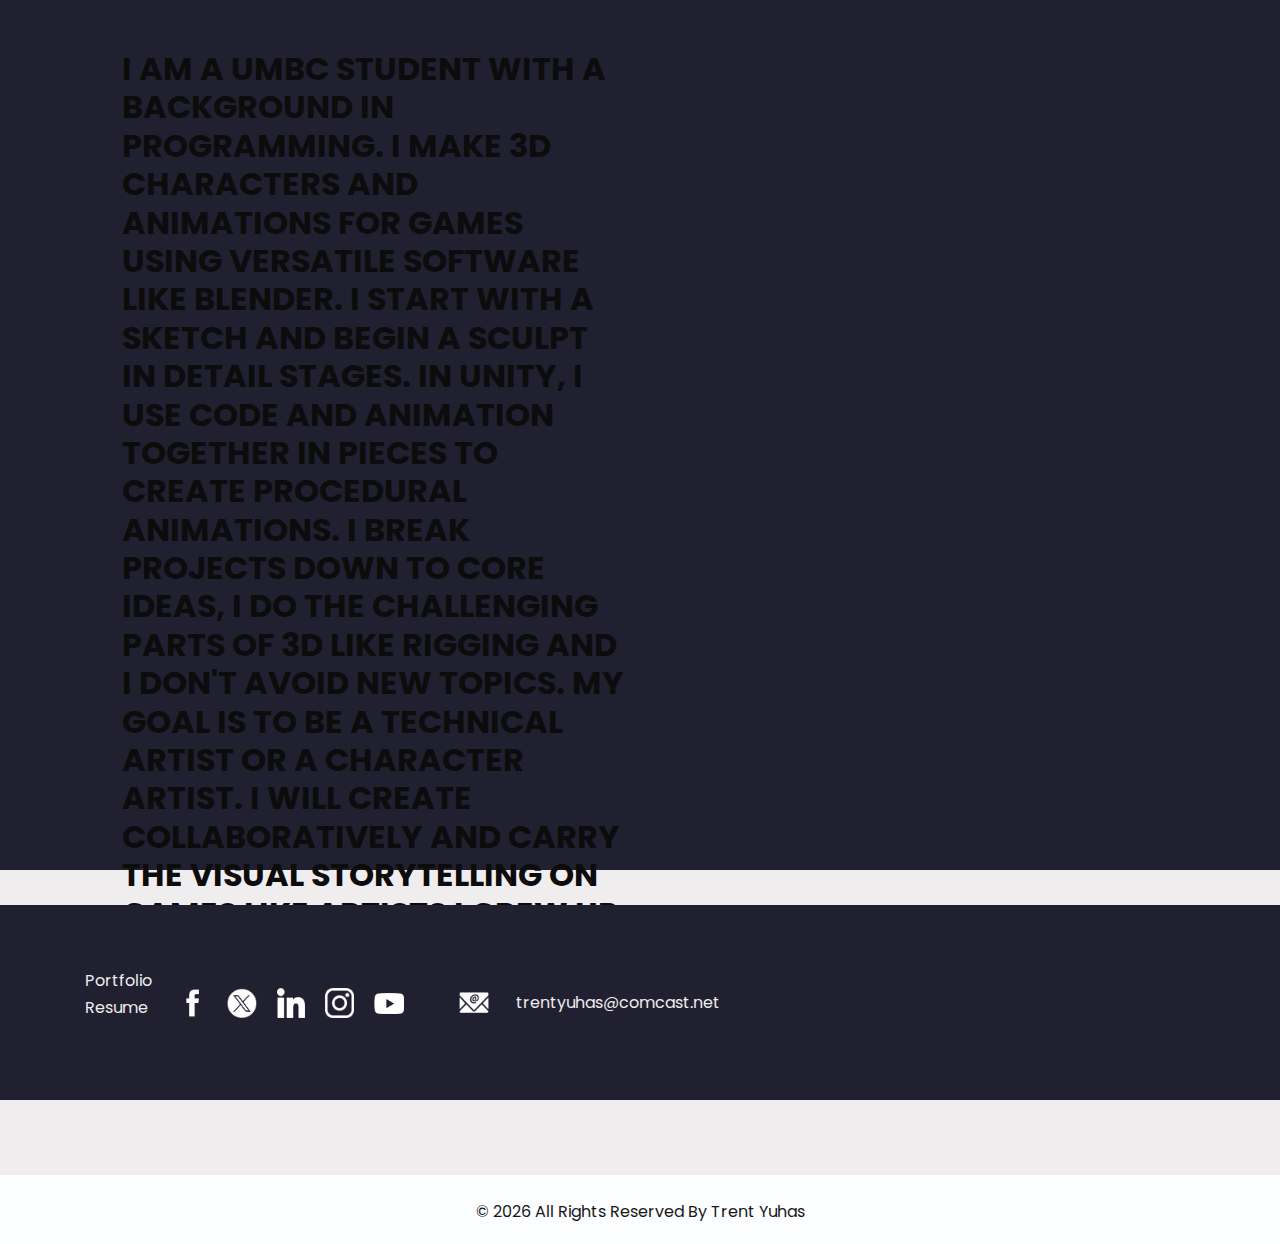
==== index.html @ d55a3151 "Update index.html" ====
<!DOCTYPE html>
<html>

<head>
  <!-- Basic -->
  <meta charset="utf-8" />
  <meta http-equiv="X-UA-Compatible" content="IE=edge" />
  <!-- Mobile Metas -->
  <meta name="viewport" content="width=device-width, initial-scale=1, shrink-to-fit=no" />
  <!-- Site Metas -->
  <meta name="keywords" content="" />
  <meta name="description" content="" />
  <meta name="author" content="" />

  <title>Home Trent Yuhas</title>
  <link rel="icon" href="images/favicon.png">
  <!-- bootstrap core css -->
  <link rel="stylesheet" type="text/css" href="css/bootstrap.css" />

  <link href="https://fonts.googleapis.com/css?family=Poppins:400,700&display=swap" rel="stylesheet">
  <!-- Custom styles for this template -->
  <link href="css/style.css" rel="stylesheet" />
  <!-- responsive style -->
  <link href="css/responsive.css" rel="stylesheet" />
</head>

<body>
  <div class="hero_area">

    <!-- header section starts -->
    <header class="header_section">
      <div class="container-fluid">
        <nav class="navbar navbar-expand-lg custom_nav-container">
          <a class="navbar-brand" href="index.html">
            <img src="images/logo.png" alt="" />
          </a>
          <ul class="navbar-nav  ">
            <li class="nav-item">
              <a class="nav-link" href="about.html"> Portfolio</a>
            </li>
            <li class="nav-item">
              <a class="nav-link" href="work.html">Resume </a>
            </li>
          </ul>
          <button class="navbar-toggler" type="button" data-toggle="collapse" data-target="#navbarSupportedContent" aria-controls="navbarSupportedContent" aria-expanded="false" aria-label="Toggle navigation">
            <span class="navbar-toggler-icon"></span>
          </button>


        </nav>
      </div>
    </header>
    <!-- end header section -->
    <!-- slider section --><!--
    <section class="slider_section ">
      <div class="carousel_btn-container">
        <a class="carousel-control-prev" href="#carouselExampleIndicators" role="button" data-slide="prev">
          <span class="sr-only">Previous</span>
        </a>
        <a class="carousel-control-next" href="#carouselExampleIndicators" role="button" data-slide="next">
          <span class="sr-only">Next</span>
        </a>
      </div>
      <div id="carouselExampleIndicators" class="carousel slide" data-ride="carousel">
        <ol class="carousel-indicators">
          <li data-target="#carouselExampleIndicators" data-slide-to="0" class="active">1</li>
          <li data-target="#carouselExampleIndicators" data-slide-to="1">2</li>
          <li data-target="#carouselExampleIndicators" data-slide-to="2">3</li>
        </ol>
        <div class="carousel-inner">
          <div class="carousel-item active">
            <div class="container-fluid">
                <div class="img-container">
                  <div class="img-box">
                    <a href="" draggable="false">
                      <img id="img1" onmouseover="highlightImage('img1')" onmouseleave="removeHighlight('img1')" src="images/slider1.png" alt="" width="100%" height="100%" draggable="false">
                      </a>
                      <a href="" draggable="false">
                        <img id="img2" onmouseover="highlightImage('img2')" onmouseleave="removeHighlight('img2')" src="images/slider1.png" alt="" width="100%" height="100%" draggable="false">
                        </a>
                        <a href="" draggable="false">
                          <img id="img3" onmouseover="highlightImage('img3')" onmouseleave="removeHighlight('img3')" src="images/slider1.png" alt="" width="100%" height="100%" draggable="false">
                          </a>
                </div>
              </div>
            </div>
          </div>
          <div class="carousel-item ">
            <div class="container-fluid">
              <div class="img-container">
                <div class="img-box">
                  <a href="" draggable="false">
                    <img id="img4" onmouseover="highlightImage('img4')" onmouseleave="removeHighlight('img4')" src="images/slider2.png" alt="" width="100%" height="100%" draggable="false">
                    </a>
                    <a href="" draggable="false">
                      <img id="img5" onmouseover="highlightImage('img5')" onmouseleave="removeHighlight('img5')" src="images/slider2.png" alt="" width="100%" height="100%" draggable="false">
                      </a>
                      <a href="" draggable="false">
                        <img id="img6" onmouseover="highlightImage('img6')" onmouseleave="removeHighlight('img6')" src="images/slider2.png" alt="" width="100%" height="100%" draggable="false">
                        </a>
              </div>
            </div>
            </div>
          </div>
          <div class="carousel-item ">
            <div class="container-fluid">
              <div class="img-container">
                <div class="img-box">
                  <a href="" draggable="false">
                    <img id="img7" onmouseover="highlightImage('img7')" onmouseleave="removeHighlight('img7')" src="images/slider3.png" alt="" width="100%" height="100%" draggable="false">
                    </a>
                    <a href="" draggable="false">
                      <img id="img8" onmouseover="highlightImage('img8')" onmouseleave="removeHighlight('img8')" src="images/slider3.png" alt="" width="100%" height="100%" draggable="false">
                      </a>
                      <a href="" draggable="false">
                        <img id="img9" onmouseover="highlightImage('img9')" onmouseleave="removeHighlight('img9')" src="images/slider3.png" alt="" width="100%" height="100%" draggable="false">
                        </a>
              </div>
            </div>
            </div>
          </div>
        </div>

      </div>

    </section>
    <!-- end slider section -->


  <!-- experience section -->

        

 <section class="freelance_section layout_padding">
    <div id="accordion">
      <div class="container-fluid">
        <div class="row">
          <div class="col-md-5 offset-md-1">
            <div class="detail-box">
              <div class="heading_container">
                <h2>
                  I am a UMBC student with a background in programming. I make 3D characters and animations for games using versatile software like Blender. 
    I start with a sketch and begin a sculpt in detail stages. In Unity, I use code and animation together in pieces to create procedural animations. 
    I break projects down to core ideas, I do the challenging parts of 3D like rigging and I don't avoid new topics. My goal is to be a technical artist or a character artist. 
    I will create collaboratively and carry the visual storytelling on games like artists I grew up with.
                </h2>
              </div>
              <div class="tab_container">
            <br>
                  </div> <!--
                  <div class="detail-box">
                    <h5>
                      Experience
                    </h5>
                    <h3>
					June 2017 - January 2021 
					<br>
                    
					

                    </h3>
                  </div>
                  -->
                </div>
                <div class="t-link-box collapsed" data-toggle="collapse" data-target="#collapseTwo" aria-expanded="false" aria-controls="collapseTwo">
              <br>
                  </div>
                  <div class="detail-box">


                  </div>
                </div>
                <div class="t-link-box collapsed" data-toggle="collapse" data-target="#collapseThree" aria-expanded="false" aria-controls="collapseThree">
            <br>
                  </div>
                  <div class="detail-box">
  

                  </div>
                </div>
        
                </div>
              </div>
            </div>
          </div>
        
              </div>
            </div>
          </div>
        </div>
      </div>
    </div>
  </section>
  <!-- end experience section -->

  <!-- category section -->


  <!-- end category section -->


  <!-- info section -->

  <section class="info_section ">

    <div class="container">
      <div class="info_top">
        <div class="info_main">

          <div class="col-md-3 col-lg-2">
            <div class="info_link-box">

              <ul>
                <li class="">
                  <a class="" href="about.html"> Portfolio </a>
                </li>
                <li class="">
                  <a class="" href="work.html"> Resume </a>
                </li>
              </ul>
            </div>
          </div>
        </div>
        <div class="social_box">
          <a href="https://www.facebook.com/profile.php?id=61556850310261">
            <img src="images/fb.png" alt="">
          </a>
          <a href="https://twitter.com/trent_yuhas">
            <img src="images/twitter.png" alt="">
          </a>
          <a href="https://www.linkedin.com/in/trent-yuhas-5362672a8/">
            <img src="images/linkedin.png" alt="">
          </a>
          <a href="https://www.instagram.com/trent.yuhas/">
            <img src="images/instagram.png" alt="">
          </a>
          <a href="https://www.youtube.com/channel/UCO6MIQw46xmoHC70qOvFnGQ">
            <img src="images/youtube.png" alt="">
          </a>
        </div>


        <div class="row">
          <div class="col-lg-9 col-md-10 mx-auto">
            <div class="info_contact layout_padding2">
              <div class="row">
              
                <div class="col-md-4">
                  <a href="" class="link-box">
                    <div class="img-box">
                      <img src="images/mail.png" alt="">
                    </div>
                    <div class="detail-box">
                        trentyuhas@comcast.net
                    </div>
                  </a>
                </div>
                <div class="col-md-5">
                  <a href="" class="link-box">
                    <!--
                    <div class="img-box">
                      <img src="images/call.png" alt="">
                    </div>
                    <div class="detail-box">
                      <h6>
                        Call +1
                      </h6>
                    </div>-->
                  </a>
                </div>
              </div>
            </div>
          </div>
        </div>
      </div>
    </div>
  </div>
</section>

  <!-- end info section -->

  <!-- footer section -->
  <footer class="container-fluid footer_section ">
    <div class="container">
      <p>
        &copy; <span id="displayDate"></span> All Rights Reserved By
        <a href="">Trent Yuhas</a>
      </p>
    </div>
  </footer>
  <!-- end  footer section -->


  <script src="js/jquery-3.4.1.min.js"></script>
  <script src="js/bootstrap.js"></script>
  <script src="js/custom.js"></script>


</body>
</body>

</html>
---- css/style.css ----
body {
  font-family: 'Poppins', sans-serif;
  color: #0c0c0c;
  background-color: #F0EDEE;
}

.layout_padding {
  padding-top: 50px;
  padding-bottom: 50px;
}

.layout_padding2 {
  padding: 45px 0;
}

.layout_padding2-top {
  padding-top: 45px;
  padding-bottom: 45px;
}

.layout_padding2-bottom {
  padding-bottom: 45px;
}

.layout_padding-top {
  padding-top: 90px;
}

.layout_padding-bottom {
  padding-bottom: 90px;
}

.heading_container {
  display: -webkit-box;
  display: -ms-flexbox;
  display: flex;
}

.heading_container h2 {
  font-weight: bold;
  text-transform: uppercase;
}

/*header section*/
.hero_area {
  height: calc(100vh - 30px);
  background: -webkit-gradient(linear, left top, right top, color-stop(55%, #202030), color-stop(55%, #39304A));
  background: linear-gradient(to right, #202030 55%, #202030 55%);
  display: -webkit-box;
  display: -ms-flexbox;
  display: flex;
  -webkit-box-orient: vertical;
  -webkit-box-direction: normal;
      -ms-flex-direction: column;
          flex-direction: column;
  position: relative;
}

.sub_page .hero_area {
  height: auto;
  background: none;
  background-color: #202030;
}

.hero_area.sub_pages {
  height: auto;
}

.header_section {
  overflow-x: hidden;
}

.header_section .container-fluid {
  padding-right: 25px;
  padding-left: 25px;
}

.header_section .nav_container {
  margin: 0 auto;
}

.header_section .user_option {
  display: -webkit-box;
  display: -ms-flexbox;
  display: flex;
  -webkit-box-align: center;
      -ms-flex-align: center;
          align-items: center;
}

.header_section .user_option a {
  display: -webkit-box;
  display: -ms-flexbox;
  display: flex;
  color: #F0EDEE;
  -webkit-box-align: center;
      -ms-flex-align: center;
          align-items: center;
}

.header_section .user_option a img {
  min-width: 20px;
  height: 20px;
  margin-right: 5px;
}

.custom_nav-container.navbar-expand-lg .navbar-nav .nav-item .nav-link {
  padding: 10px 15px;
  color: #F0EDEE;
  text-align: center;
}

a,
a:hover,
a:focus {
  text-decoration: none;
}

a:hover,
a:focus {
  color: initial;
}

.btn,
.btn:focus {
  outline: none !important;
  -webkit-box-shadow: none;
          box-shadow: none;
}

.custom_nav-container .nav_search-btn {
  background-image: url(../images/search-icon.png);
  background-size: 17px;
  background-repeat: no-repeat;
  background-position-y: 7px;
  width: 35px;
  height: 35px;
  padding: 0;
  border: none;
}

.custom_nav-container form {
  padding-top: 7px;
}

.navbar-brand {
  margin-right: 5%;
  display: -webkit-box;
  display: -ms-flexbox;
  display: flex;
  -webkit-box-align: center;
      -ms-flex-align: center;
          align-items: center;
}

.navbar-brand img {
  width: 50px;
  height: 50px;
  
  margin-right: 5px;
}

.navbar-brand span {
  font-weight: bold;
  color: #F0EDEE;
  font-size: 24px;
}

.custom_nav-container {
  z-index: 99999;
  padding: 0;
  height: 100px;
}

.custom_nav-container .navbar-toggler {
  outline: none;
}

.custom_nav-container .navbar-toggler .navbar-toggler-icon {
  background-image: url(../images/.png);
  background-size: 30px;
  width: 32px;
  height: 32px;
}

.lg_toggl-btn {
  background-color: transparent;
  border: none;
  outline: none;
  width: 56px;
  height: 40px;
  cursor: pointer;
}

.lg_toggl-btn:focus {
  outline: none;
}

.login_btn-container {
  padding-top: 30px;
}

.login_btn-container a {
  color: #39304A;
  text-transform: uppercase;
}

/*end header section*/
/* slider section */
.slider_section {
  -webkit-box-flex: 1;
      -ms-flex: 1;
          flex: 1;
  display: -webkit-box;
  display: -ms-flexbox;
  display: flex;
  -webkit-box-align: center;
      -ms-flex-align: center;
          align-items: center;
  position: relative;
}

.slider_section .row {
  -webkit-box-align: center;
      -ms-flex-align: center;
          align-items: center;
}

.slider_section .row > div {
  position: unset;
}

.slider_section .detail-box h1 {
  color: #F0EDEE;
  font-weight: bold;
  text-transform: uppercase;
}

.slider_section .detail-box h2 {
  color: #F0EDEE;
  font-weight: normal;
  text-transform: none;
}

.slider_section .detail-box p {
  color: #F0EDEE;
  margin-top: 15px;
}

.slider_section .detail-box .btn-box {
  display: -webkit-box;
  display: -ms-flexbox;
  display: flex;
  -ms-flex-wrap: wrap;
      flex-wrap: wrap;
  margin: 45px -5px 0 -5px;
}

.slider_section .detail-box .btn-box a {
  text-align: center;
  width: 165px;
  font-size: 15px;
  margin: 5px;
}

.slider_section .detail-box .btn-box .btn-1 {
  display: inline-block;
  padding: 10px 0;
  background-color: #ff4f5a;
  color: #F0EDEE;
  -webkit-transition: all 0.3s;
  transition: all 0.3s;
  border: 1px solid transparent;
  border-radius: 0;
}

.slider_section .detail-box .btn-box .btn-1:hover {
  background-color: transparent;
  border-color: #817795;
  color: #817795;
}

.slider_section .detail-box .btn-box .btn-2 {
  display: inline-block;
  padding: 10px 0;
  background-color: #F0EDEE;
  color: #252525;
  -webkit-transition: all 0.3s;
  transition: all 0.3s;
  border: 1px solid transparent;
  border-radius: 0;
}

.slider_section .detail-box .btn-box .btn-2:hover {
  background-color: transparent;
  border-color: #F0EDEE;
  color: #F0EDEE;
}

.slider_section .img-container .img-box img {
  width: 33%;
}

.slider_section #carouselExampleIndicators {
  position: unset;
  width: 100%;
}

.slider_section .carousel_btn-container {
  width: 120px;
  position: absolute;
  bottom: 0;
  display: -webkit-box;
  display: -ms-flexbox;
  display: flex;
  -webkit-box-pack: justify;
      -ms-flex-pack: justify;
          justify-content: space-between;
  left: 8.5%;
  z-index: 999;
  -webkit-transform: translateY(50%);
          transform: translateY(50%);
}

.slider_section .carousel_btn-container .carousel-control-prev,
.slider_section .carousel_btn-container .carousel-control-next {
  position: relative;
  width: 55px;
  height: 55px;
  border: none;
  border-radius: 100%;
  opacity: 1;
  background-repeat: no-repeat;
  background-size: 14px;
  background-position: center;
  background-color: #313149;
  margin: 2px;
}

.slider_section .carousel_btn-container .carousel-control-prev:hover,
.slider_section .carousel_btn-container .carousel-control-next:hover {
  background-color: #817795 ;
}

.slider_section .carousel_btn-container .carousel-control-prev {
  background-image: url(../images/prev.png);
}

.slider_section .carousel_btn-container .carousel-control-next {
  background-image: url(../images/next.png);
}

.slider_section ol.carousel-indicators {
  margin: 0;
  width: 75px;
  bottom: 45px;
  left: initial;
  right: 25px;
}

.slider_section ol.carousel-indicators li {
  border-radius: 100%;
  text-indent: 0px;
  text-align: center;
  line-height: 55px;
  color: #F0EDEE;
  background-color: transparent;
  opacity: 1;
  display: none;
}

.slider_section ol.carousel-indicators li.active {
  display: block;
}

.experience_section .row {
  -webkit-box-align: center;
      -ms-flex-align: center;
          align-items: center;
}

.experience_section .detail-box p {
  margin-top: 20px;
}

.experience_section .detail-box .btn-box {
  display: -webkit-box;
  display: -ms-flexbox;
  display: flex;
  -ms-flex-wrap: wrap;
      flex-wrap: wrap;
  margin: 45px -5px 0 -5px;
}

.experience_section .detail-box .btn-box a {
  text-align: center;
  width: 165px;
  font-size: 15px;
  margin: 5px;
}

.experience_section .detail-box .btn-box .btn-1 {
  display: inline-block;
  padding: 10px 0;
  background-color: #ff4f5a;
  color: #F0EDEE;
  -webkit-transition: all 0.3s;
  transition: all 0.3s;
  border: 1px solid transparent;
  border-radius: 0;
}

.experience_section .detail-box .btn-box .btn-1:hover {
  background-color: transparent;
  border-color: #ff4f5a;
  color: #ff4f5a;
}

.experience_section .detail-box .btn-box .btn-2 {
  display: inline-block;
  padding: 10px 0;
  background-color: #202030;
  color: #F0EDEE;
  -webkit-transition: all 0.3s;
  transition: all 0.3s;
  border: 1px solid transparent;
  border-radius: 0;
}

.experience_section .detail-box .btn-box .btn-2:hover {
  background-color: transparent;
  border-color: #202030;
  color: #202030;
}

.experience_section .img-box img {
  width: 100%;
}

.category_section {
  background-color: #39304A;
  color: #F0EDEE;
  text-align: center;
}

.category_section .heading_container {
  
  -webkit-box-pack: center;
      -ms-flex-pack: center;
          justify-content: center;
}

.category_section .heading_container h2 {
  border-bottom: 1px solid #F0EDEE;
}

.category_section .category_container {
  display: -webkit-box;
  display: -ms-flexbox;
  display: flex;
  -ms-flex-wrap: nowrap;
      flex-wrap: nowrap;
  -webkit-box-pack: justify;
      -ms-flex-pack: justify;
          justify-content: space-evenly;
  margin-top: 5px;
}

.category_section .category_container .box {
  width: 25%;
  display: -webkit-box;
  display: -ms-flexbox;
  display: flex;
  -webkit-box-orient: vertical;
  -webkit-box-direction: normal;
      -ms-flex-direction: column;
          flex-direction: column;
  -webkit-box-align: center;
      -ms-flex-align: center;
          align-items: center;
  margin: 0px 0;

}

.category_section .category_container .box .img-box {
  padding: 2%;
  
  width: auto;
  height: auto;
  margin: 0px 0;
  display: -webkit-box;
  display: -ms-flexbox;
  display: flex;
  -webkit-box-pack: center;
      -ms-flex-pack: center;
          justify-content: center;
  -webkit-box-align: center;
      -ms-flex-align: center;
          align-items: normal;
}

.about_section {
  text-align: center;
}

.about_section .img-box img {
  width: 100%;
}

.about_section .detail-box h2 {
  font-weight: bold;
  text-transform: uppercase;
}

.about_section .detail-box p {
  margin-top: 15px;
}

.about_section .detail-box a {
  display: inline-block;
  padding: 10px 45px;
  background-color: #ff4f5a;
  color: #F0EDEE;
  -webkit-transition: all 0.3s;
  transition: all 0.3s;
  border: 1px solid transparent;
  border-radius: 0;
  margin-top: 25px;
}

.about_section .detail-box a:hover {
  background-color: transparent;
  border-color: #ff4f5a;
  color: #ff4f5a;
}

.freelance_section .row {
  -webkit-box-align: center;
      -ms-flex-align: center;
          align-items: center;
}

.freelance_section .tab_container .t-link-box {
  margin: 25px 0;
  display: -webkit-box;
  display: -ms-flexbox;
  display: flex;
  -webkit-box-align: center;
      -ms-flex-align: center;
          align-items: center;
  cursor: pointer;
}

.freelance_section .tab_container .t-link-box .img-box {
  width: 90px;
  height: 90px;
  min-width: 90px;
  min-height: 90px;
  display: -webkit-box;
  display: -ms-flexbox;
  display: flex;
  -webkit-box-pack: center;
      -ms-flex-pack: center;
          justify-content: center;
  -webkit-box-align: center;
      -ms-flex-align: center;
          align-items: center;
  background-color: #202030;
  border-radius: 100%;
  margin-right: 35px;
}

.freelance_section .tab_container .t-link-box .img-box img {
  width: auto;
  height: auto;
  max-width: 45px;
  max-height: 45px;
}

.freelance_section .tab_container .t-link-box .detail-box h5 {
  font-weight: bold;
  color: #ff4f5a;
}

.freelance_section .tab_container .t-link-box .detail-box h3 {
  font-weight: bold;
  color: #252525;
}

.freelance_section .tab_container .t-link-box[aria-expanded="true"] .img-box, .freelance_section .tab_container .t-link-box:hover .img-box {
  background-color: #39304A;
}

.freelance_section .img-box img {
  width: 100%;
}

.client_section .heading_container {
  -webkit-box-pack: center;
      -ms-flex-pack: center;
          justify-content: center;
  margin-bottom: 25px;
}

.client_section .detail-box {
  text-align: center;
  margin: 25px 35px;
  padding: 45px 65px 35px 65px;
  -webkit-box-shadow: 0px 0px 20px 0 rgba(0, 0, 0, 0.2);
          box-shadow: 0px 0px 20px 0 rgba(0, 0, 0, 0.2);
}

.client_section .detail-box h4 {
  font-weight: bold;
}

.client_section .detail-box p {
  margin-top: 15px;
  margin-bottom: 25px;
}

.client_section .carousel-control-prev,
.client_section .carousel-control-next {
  top: 50%;
  width: 65px;
  height: 65px;
  border: none;
  border-radius: 100%;
  opacity: 1;
  background-repeat: no-repeat;
  background-size: 10px;
  background-position: center;
  background-color: #202030;
  margin: 2px;
  -webkit-transform: translateY(-50%);
          transform: translateY(-50%);
}

.client_section .carousel-control-prev {
  background-image: url(../images/prev-angle.png);
}

.client_section .carousel-control-next {
  background-image: url(../images/next-angle.png);
}

/* info section */
.info_section {
  position: relative;
  background-color: #202030;
  color: #F0EDEE;
}

.info_section .heading_container {
  margin-bottom: 45px;
}

.info_section h5 {
  text-transform: uppercase;
  font-weight: bold;
  margin-bottom: 20px;
}

.info_section .info_top {
  display: -webkit-box;
  display: -ms-flexbox;
  display: flex;
  width: 300px;
  -webkit-box-align: center;
      -ms-flex-align: center;
          align-items: center;
  -webkit-box-pack: justify;
      -ms-flex-pack: justify;
          justify-content: space-between;
  margin-top: 35px;
  margin-bottom: 75px;
}

.info_section .info_top .info_logo {
  display: -webkit-box;
  display: -ms-flexbox;
  display: flex;
}

.info_section .info_top .info_logo img {
  width: 65px;
}

.info_section .info_top .info_logo span {
  color: #F0EDEE;
  font-weight: bold;
  font-size: 32px;
}

.info_section .info_top .social_box {
  display: -webkit-box;
  display: -ms-flexbox;
  display: flex;
  -webkit-box-align: center;
      -ms-flex-align: center;
          align-items: center;
}

.info_section .info_top .social_box a {
  margin: 0 10px;
}

.info_section .info_top .social_box a img {
  width: auto;
  height: auto;
  max-width: 30px;
  max-height: 30px;
}

.info_section a {
  text-transform: none;
}

.info_section ul {
  padding: 0;
}

.info_section ul li {
  list-style-type: none;
  margin: 3px 0;
}

.info_section ul li a {
  color: #F0EDEE;
}

.info_section .info_link-box {
  display: -webkit-box;
  display: -ms-flexbox;
  display: flex;
  -webkit-box-orient: vertical;

  -webkit-box-direction: normal;
      -ms-flex-direction: column;
          flex-direction: column;
}

.info_section .info_form form input {
  outline: none;
  width: 100%;
  padding: 7px 10px;
}

.info_section .info_form form button {
  display: inline-block;
  padding: 8px 40px;
  background-color: #ff4f5a;
  color: #F0EDEE;
  -webkit-transition: all 0.3s;
  transition: all 0.3s;
  border: 1px solid transparent;
  border-radius: 0;
  border: 1.5px solid #F0EDEE;
  margin-top: 15px;
  text-transform: uppercase;
  font-size: 15px;
}

.info_section .info_form form button:hover {
  background-color: transparent;
  border-color: #ff4f5a;
  color: #ff4f5a;
}

.info_section .info_contact .link-box {
  display: -webkit-box;
  display: -ms-flexbox;
  display: flex;
  -webkit-box-align: center;
      -ms-flex-align: center;
          align-items: center;
  margin: 30px 0;
  color: #F0EDEE;
}

.info_section .info_contact .link-box .img-box {
  display: -webkit-box;
  display: -ms-flexbox;
  display: flex;
  -webkit-box-pack: center;
      -ms-flex-pack: center;
          justify-content: center;
  -webkit-box-align: center;
      -ms-flex-align: center;
          align-items: center;
  min-width: 45px;
  min-height: 45px;
  margin-right: 20px;
}

.info_section .info_contact .link-box .img-box img {
  width: auto;
  height: auto;
  max-width: 30px;
  max-height: 30px;
}

/* end info section */
/* footer section*/
.footer_section {
  display: -webkit-box;
  display: -ms-flexbox;
  display: flex;
  -webkit-box-orient: vertical;
  -webkit-box-direction: normal;
      -ms-flex-direction: column;
          flex-direction: column;
  -webkit-box-pack: center;
      -ms-flex-pack: center;
          justify-content: center;
  background-color: #fdfeff;
}

.footer_section p {
  color: #171717;
  margin: 0;
  padding: 25px 0 20px 0;
  margin: 0 auto;
  text-align: center;
}

.footer_section a {
  color: #171717;
}

/* end footer section*/
#navbarSupportedContent {
  -webkit-transform: translateX(100vw);
          transform: translateX(100vw);
  opacity: 0;
  -webkit-transition: all 0.3s ease-in;
  transition: all 0.3s ease-in;
  -webkit-box-pack: justify;
      -ms-flex-pack: justify;
          justify-content: space-between;
  -webkit-box-align: center;
      -ms-flex-align: center;
          align-items: center;
}

#navbarSupportedContent.lg_nav-toggle {
  -webkit-transform: translateX(0);
          transform: translateX(0);
  opacity: 1;
}

.custom_menu-btn button {
  margin-top: 12px;
  outline: none;
  border: none;
  background-color: transparent;
}

.custom_menu-btn button span {
  display: block;
  width: 34px;
  height: 4px;
  background-color: #fff;
  margin: 7px 0;
  -webkit-transition: all 0.3s;
  transition: all 0.3s;
  border-radius: 10px;
}

.custom_menu-btn .s-2 {
  -webkit-transition: all 0.1s;
  transition: all 0.1s;
  width: 17px;
  margin-left: auto;
}

.menu_btn-style button .s-1 {
  -webkit-transform: rotate(45deg) translate(8px, 8px);
          transform: rotate(45deg) translate(8px, 8px);
}

.menu_btn-style button .s-2 {
  -webkit-transform: translateX(100px);
          transform: translateX(100px);
}

.menu_btn-style button .s-3 {
  -webkit-transform: rotate(-45deg) translate(8px, -8px);
          transform: rotate(-45deg) translate(8px, -8px);
}
/*# sourceMappingURL=style.css.map */
---- css/responsive.css ----
@media (max-width: 1120px) {}

@media (max-width: 992px) {
  .hero_area {
    height: auto;
  }

  #navbarSupportedContent {
    opacity: 1;
    transform: none;
    margin-top: 15px;
  }


  .navbar-toggler {
    padding: 0.25rem 0;
  }


  .header_section .user_option {
    display: none;
  }

  .custom_menu-btn {
    display: none;
  }

  .navbar-nav {
    align-items: center;
  }

  .custom_nav-container .navbar-toggler {
    margin-left: auto;
  }

  .custom_nav-container {
    padding: 15px 0;
    height: auto;
  }

  .slider_section {
    padding-top: 45px;
    padding-bottom: 120px;
  }

  .info_section .info_contact .link-box .img-box {
    margin-right: 8px;
  }

}

@media (max-width: 767px) {
  .hero_area {
    background: none;
    background-color: #1a2e35;
    /* background: linear-gradient(to bottom, #1a2e35 40%, #1cbbb4 40%); */
  }

  .slider_section {
    text-align: center;
    padding-bottom: 0;
  }

  .slider_section .detail-box {
    margin-bottom: 75px;
  }

  .slider_section .detail-box .btn-box {
    justify-content: center;
  }


  .img-container {
    padding: 0;
  }

  .slider_section .img-container .img-box {

    padding: 45px 0;
    background-color: #1cbbb4;
  }

  .experience_section .img-box {

    margin-bottom: 45px;

  }

  .category_section .category_container .box {
    flex-basis: 34%;
  }

  .client_section .detail-box {
    margin: 25px;
    padding: 45px 25px 35px 25px;
  }

  .client_section .carousel-control-prev,
  .client_section .carousel-control-next {
    top: 92%;
  }

  .info_section .info_top {

    flex-direction: column;

  }

  .info_section .info_top .social_box {
    margin-top: 35px;
  }

  .info_section .row>div {

    display: flex;
    flex-direction: column;
    align-items: center;
    text-align: center;
    margin-bottom: 25px;

  }

  .info_section .info_contact .link-box {
    margin: 0;
  }



}

@media (max-width: 576px) {
  .category_section .category_container {
    justify-content: center;
  }

  .category_section .category_container .box {
    flex-basis: 52%;
  }
}

@media (max-width: 480px) {}

@media (max-width: 420px) {
  .client_section .detail-box {
    margin: 25px 5px;
    box-shadow: 0px 0px 2px 0 rgba(0, 0, 0, 0.2);
  }

  .slider_section .carousel_btn-container {

    width: 100px;
  }

  .slider_section .carousel_btn-container .carousel-control-prev,
  .slider_section .carousel_btn-container .carousel-control-next {
    width: 45px;
    height: 45px;
    background-size: 12px;
  }

  .slider_section ol.carousel-indicators {
    right: 0;
  }

  .client_section .carousel-control-prev,
  .client_section .carousel-control-next {

    top: 95%;

  }


  .client_section .carousel-control-prev,
  .client_section .carousel-control-next {
    width: 50px;
    height: 50px;
    background-size: 8px;
  }

  .freelance_section .tab_container .t-link-box .detail-box h3 {
    font-size: 22px;
  }
}

@media (max-width: 360px) {}

@media (min-width: 1200px) {
  .container {
    max-width: 1170px;
  }
}
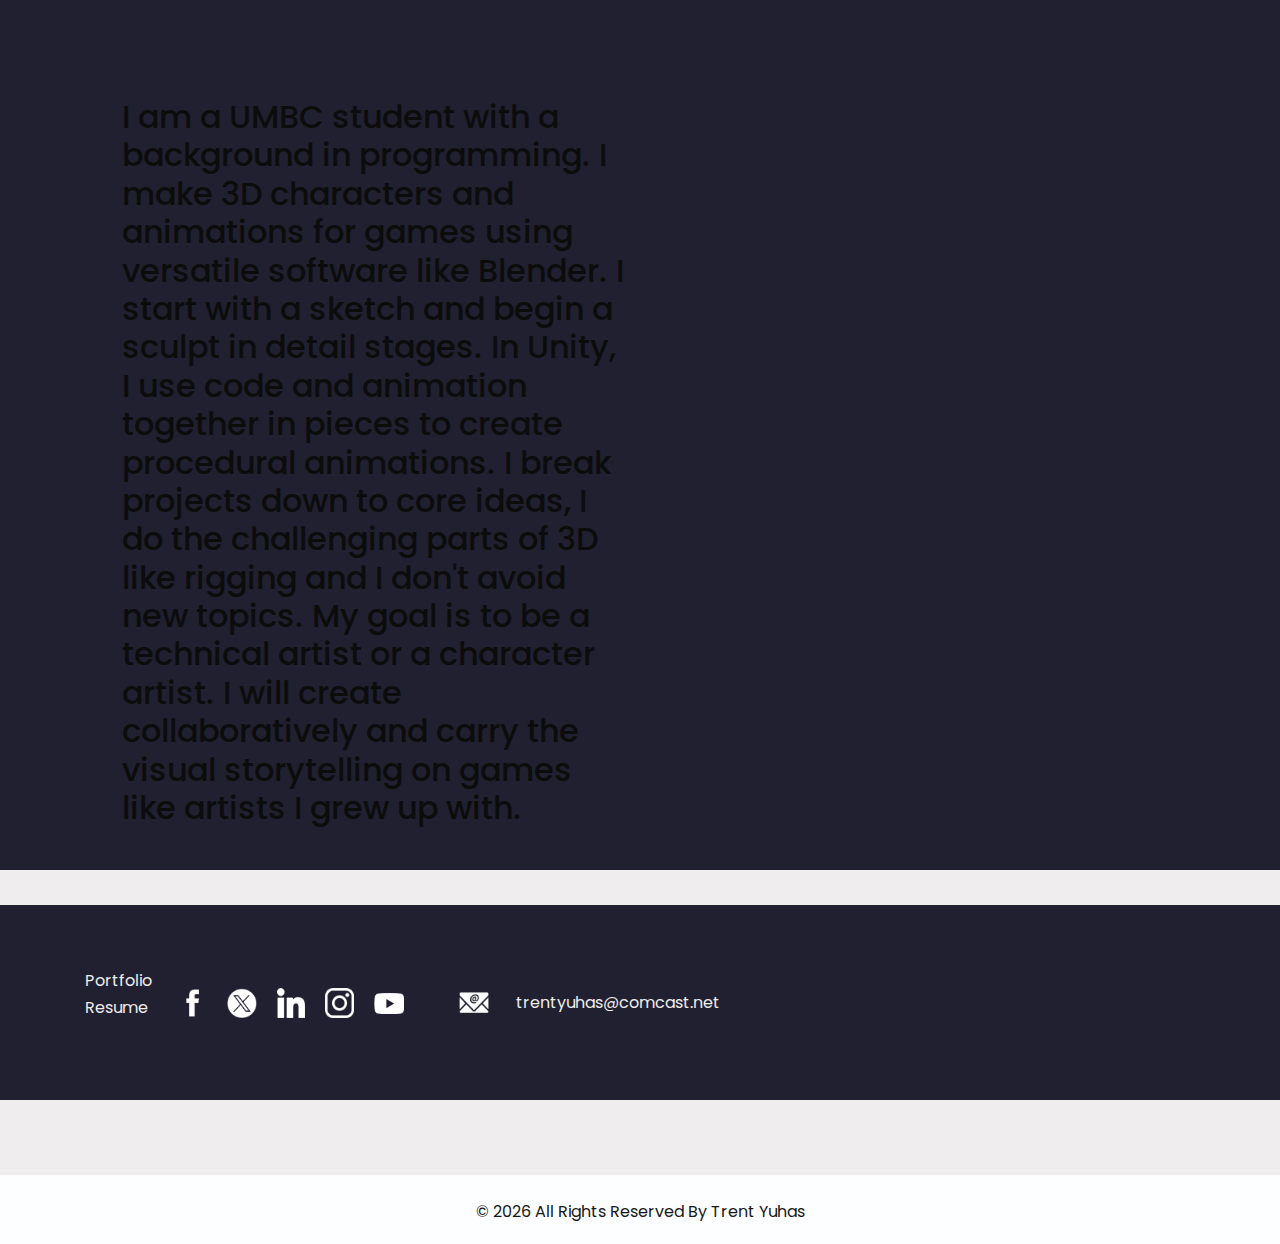
==== commit fe721315: "Update index.html" ====
--- a/index.html
+++ b/index.html
@@ -138,12 +138,7 @@
           <div class="col-md-5 offset-md-1">
             <div class="detail-box">
               <div class="heading_container">
-                <h2>
-                  I am a UMBC student with a background in programming. I make 3D characters and animations for games using versatile software like Blender. 
-    I start with a sketch and begin a sculpt in detail stages. In Unity, I use code and animation together in pieces to create procedural animations. 
-    I break projects down to core ideas, I do the challenging parts of 3D like rigging and I don't avoid new topics. My goal is to be a technical artist or a character artist. 
-    I will create collaboratively and carry the visual storytelling on games like artists I grew up with.
-                </h2>
+
               </div>
               <div class="tab_container">
             <br>
@@ -166,7 +161,12 @@
               <br>
                   </div>
                   <div class="detail-box">
-
+                <h2>
+                  I am a UMBC student with a background in programming. I make 3D characters and animations for games using versatile software like Blender. 
+    I start with a sketch and begin a sculpt in detail stages. In Unity, I use code and animation together in pieces to create procedural animations. 
+    I break projects down to core ideas, I do the challenging parts of 3D like rigging and I don't avoid new topics. My goal is to be a technical artist or a character artist. 
+    I will create collaboratively and carry the visual storytelling on games like artists I grew up with.
+                </h2>
 
                   </div>
                 </div>
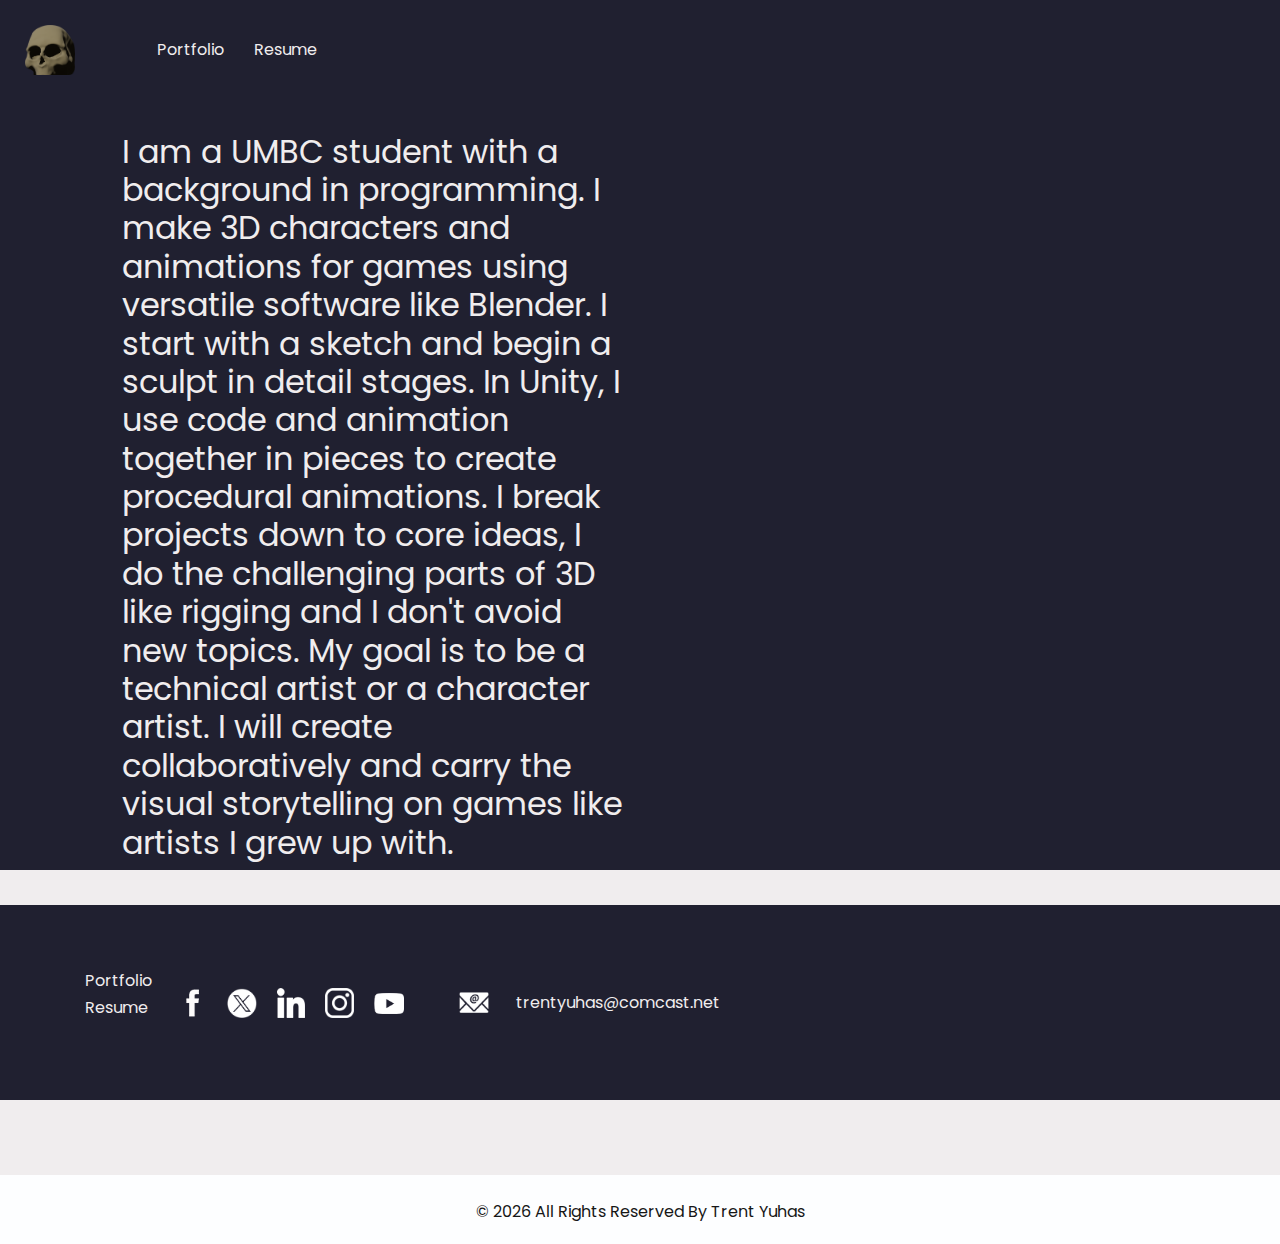
==== commit 9aa6b04e: "Update index.html" ====
--- a/index.html
+++ b/index.html
@@ -131,7 +131,7 @@
 
         
 
- <section class="freelance_section layout_padding">
+ <section class="slider_section">
     <div id="accordion">
       <div class="container-fluid">
         <div class="row">
@@ -161,7 +161,7 @@
               <br>
                   </div>
                   <div class="detail-box">
-                <h2>
+                <h2 color=white;>
                   I am a UMBC student with a background in programming. I make 3D characters and animations for games using versatile software like Blender. 
     I start with a sketch and begin a sculpt in detail stages. In Unity, I use code and animation together in pieces to create procedural animations. 
     I break projects down to core ideas, I do the challenging parts of 3D like rigging and I don't avoid new topics. My goal is to be a technical artist or a character artist. 
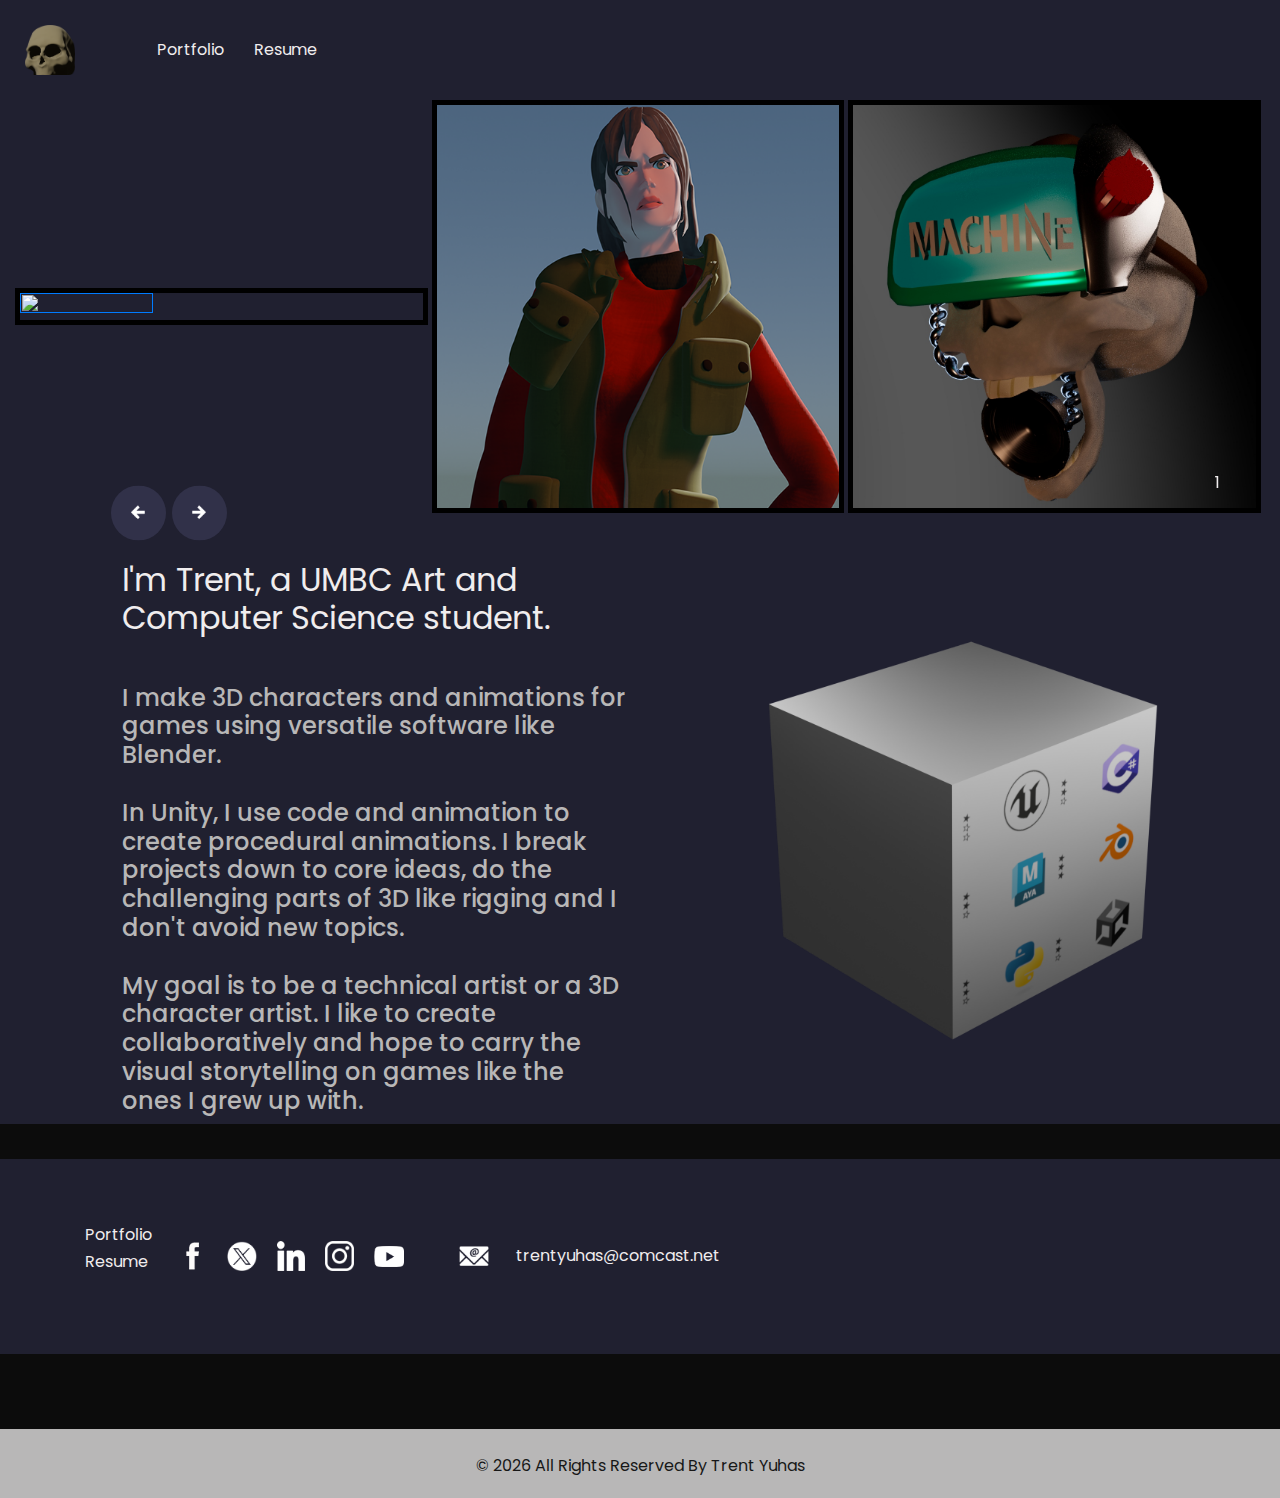
==== commit a9c0f256: "4/1/25" ====
--- a/index.html
+++ b/index.html
@@ -25,6 +25,7 @@
 </head>
 
 <body>
+  <body class="sub_page">
   <div class="hero_area">
 
     <!-- header section starts -->
@@ -51,21 +52,21 @@
       </div>
     </header>
     <!-- end header section -->
-    <!-- slider section --><!--
+    <!-- slider section -->
     <section class="slider_section ">
       <div class="carousel_btn-container">
-        <a class="carousel-control-prev" href="#carouselExampleIndicators" role="button" data-slide="prev">
+        <a class="carousel-control-prev" href="#carouselIndicators" role="button" data-slide="prev">
           <span class="sr-only">Previous</span>
         </a>
-        <a class="carousel-control-next" href="#carouselExampleIndicators" role="button" data-slide="next">
+        <a class="carousel-control-next" href="#carouselIndicators" role="button" data-slide="next">
           <span class="sr-only">Next</span>
         </a>
       </div>
-      <div id="carouselExampleIndicators" class="carousel slide" data-ride="carousel">
+      <div id="carouselIndicators" class="carousel slide" data-ride="carousel">
         <ol class="carousel-indicators">
-          <li data-target="#carouselExampleIndicators" data-slide-to="0" class="active">1</li>
-          <li data-target="#carouselExampleIndicators" data-slide-to="1">2</li>
-          <li data-target="#carouselExampleIndicators" data-slide-to="2">3</li>
+          <li data-target="#carouselIndicators" data-slide-to="0" class="active">1</li>
+          <li data-target="#carouselIndicators" data-slide-to="1">2</li>
+          <li data-target="#carouselIndicators" data-slide-to="2">3</li>
         </ol>
         <div class="carousel-inner">
           <div class="carousel-item active">
@@ -73,13 +74,13 @@
                 <div class="img-container">
                   <div class="img-box">
                     <a href="" draggable="false">
-                      <img id="img1" onmouseover="highlightImage('img1')" onmouseleave="removeHighlight('img1')" src="images/slider1.png" alt="" width="100%" height="100%" draggable="false">
+                      <img id="img1" onmouseover="highlightImage('img1')" onmouseleave="removeHighlight('img1')" src="images/portfolio/forest.png" alt="" width="100%" height="100%" draggable="false">
                       </a>
                       <a href="" draggable="false">
-                        <img id="img2" onmouseover="highlightImage('img2')" onmouseleave="removeHighlight('img2')" src="images/slider1.png" alt="" width="100%" height="100%" draggable="false">
+                        <img id="img2" onmouseover="highlightImage('img2')" onmouseleave="removeHighlight('img2')" src="images/portfolio/kite_thumbnail_3.png" alt="" width="100%" height="100%" draggable="false">
                         </a>
                         <a href="" draggable="false">
-                          <img id="img3" onmouseover="highlightImage('img3')" onmouseleave="removeHighlight('img3')" src="images/slider1.png" alt="" width="100%" height="100%" draggable="false">
+                          <img id="img3" onmouseover="highlightImage('img3')" onmouseleave="removeHighlight('img3')" src="images/portfolio/machine_logo.png" alt="" width="100%" height="100%" draggable="false">
                           </a>
                 </div>
               </div>
@@ -90,35 +91,35 @@
               <div class="img-container">
                 <div class="img-box">
                   <a href="" draggable="false">
-                    <img id="img4" onmouseover="highlightImage('img4')" onmouseleave="removeHighlight('img4')" src="images/slider2.png" alt="" width="100%" height="100%" draggable="false">
+                    <img id="img4" onmouseover="highlightImage('img4')" onmouseleave="removeHighlight('img4')" src="images/portfolio/pim2.png" alt="" width="100%" height="100%" draggable="false">
                     </a>
                     <a href="" draggable="false">
-                      <img id="img5" onmouseover="highlightImage('img5')" onmouseleave="removeHighlight('img5')" src="images/slider2.png" alt="" width="100%" height="100%" draggable="false">
+                      <img id="img5" onmouseover="highlightImage('img5')" onmouseleave="removeHighlight('img5')" src="images/portfolio/t.png" alt="" width="100%" height="100%" draggable="false">
                       </a>
                       <a href="" draggable="false">
-                        <img id="img6" onmouseover="highlightImage('img6')" onmouseleave="removeHighlight('img6')" src="images/slider2.png" alt="" width="100%" height="100%" draggable="false">
+                        <img id="img6" onmouseover="highlightImage('img6')" onmouseleave="removeHighlight('img6')" src="images/portfolio/deadpool3.png" alt="" width="100%" height="100%" draggable="false">
                         </a>
               </div>
             </div>
             </div>
           </div>
-          <div class="carousel-item ">
+          <!-- <div class="carousel-item ">
             <div class="container-fluid">
               <div class="img-container">
                 <div class="img-box">
                   <a href="" draggable="false">
-                    <img id="img7" onmouseover="highlightImage('img7')" onmouseleave="removeHighlight('img7')" src="images/slider3.png" alt="" width="100%" height="100%" draggable="false">
+                    <img id="img7" onmouseover="highlightImage('img7')" onmouseleave="removeHighlight('img7')" src="images/logo.png" alt="" width="100%" height="100%" draggable="false">
                     </a>
                     <a href="" draggable="false">
-                      <img id="img8" onmouseover="highlightImage('img8')" onmouseleave="removeHighlight('img8')" src="images/slider3.png" alt="" width="100%" height="100%" draggable="false">
+                      <img id="img8" onmouseover="highlightImage('img8')" onmouseleave="removeHighlight('img8')" src="images/logo.png" alt="" width="100%" height="100%" draggable="false">
                       </a>
                       <a href="" draggable="false">
-                        <img id="img9" onmouseover="highlightImage('img9')" onmouseleave="removeHighlight('img9')" src="images/slider3.png" alt="" width="100%" height="100%" draggable="false">
+                        <img id="img9" onmouseover="highlightImage('img9')" onmouseleave="removeHighlight('img9')" src="images/logo.png" alt="" width="100%" height="100%" draggable="false">
                         </a>
               </div>
             </div>
             </div>
-          </div>
+          </div> -->
         </div>
 
       </div>
@@ -131,7 +132,7 @@
 
         
 
- <section class="slider_section">
+<section class="slider_section">
     <div id="accordion">
       <div class="container-fluid">
         <div class="row">
@@ -162,21 +163,41 @@
                   </div>
                   <div class="detail-box">
                 <h2 color=white;>
-                  I am a UMBC student with a background in programming. I make 3D characters and animations for games using versatile software like Blender. 
-    I start with a sketch and begin a sculpt in detail stages. In Unity, I use code and animation together in pieces to create procedural animations. 
-    I break projects down to core ideas, I do the challenging parts of 3D like rigging and I don't avoid new topics. My goal is to be a technical artist or a character artist. 
-    I will create collaboratively and carry the visual storytelling on games like artists I grew up with.
+                  I'm Trent, a UMBC Art and Computer Science student.<br><br>
                 </h2>
+                <h4>
+                  I make 3D characters and animations for games using versatile software like Blender.<br><br>
+                  In Unity, I use code and animation to create procedural animations. I break projects down to core ideas, do the challenging parts of 3D like rigging and I don't avoid new topics.<br><br>
+                  
+                  My goal is to be a technical artist or a 3D character artist. 
+                  I like to create collaboratively and hope to carry the visual storytelling on games like the ones I grew up with.
+              </h4>
 
                   </div>
                 </div>
+                <div class="col-md-5 offset-md-1">
+                  <div class="detail-box">
+                    <div class="heading_container">
+      
+                    </div>
+                    <div class="tab_container">
+                  <br>
+                        </div> 
+                      </div>
+                      <div class="t-link-box collapsed" data-toggle="collapse" data-target="#collapseTwo" aria-expanded="false" aria-controls="collapseTwo">
+                    <br>
+                        </div>
+                        <div class="detail-box">
+                      <h2 color=white;>
+                        <img src="images/skills2.png" alt="" width="80%" height="80%" draggable="false">
+                      </h2>
+      
+                        </div>
+                      </div>
                 <div class="t-link-box collapsed" data-toggle="collapse" data-target="#collapseThree" aria-expanded="false" aria-controls="collapseThree">
             <br>
                   </div>
-                  <div class="detail-box">
-  
-
-                  </div>
+
                 </div>
         
                 </div>
--- a/css/style.css
+++ b/css/style.css
@@ -1,7 +1,7 @@
 body {
   font-family: 'Poppins', sans-serif;
-  color: #0c0c0c;
-  background-color: #F0EDEE;
+  color: #b8b7b7;
+  background-color: #0c0c0c;
 }
 
 .layout_padding {
@@ -299,9 +299,12 @@
 
 .slider_section .img-container .img-box img {
   width: 33%;
-}
-
-.slider_section #carouselExampleIndicators {
+  
+  border: 5px solid #000000;
+
+}
+
+.slider_section #carouselIndicators {
   position: unset;
   width: 100%;
 }
@@ -441,6 +444,7 @@
   background-color: #39304A;
   color: #F0EDEE;
   text-align: center;
+  line-height: 0;
 }
 
 .category_section .heading_container {
@@ -458,6 +462,8 @@
   display: -webkit-box;
   display: -ms-flexbox;
   display: flex;
+  background-color: #000000;
+
   -ms-flex-wrap: nowrap;
       flex-wrap: nowrap;
   -webkit-box-pack: justify;
@@ -468,6 +474,7 @@
 
 .category_section .category_container .box {
   width: 25%;
+
   display: -webkit-box;
   display: -ms-flexbox;
   display: flex;
@@ -478,16 +485,14 @@
   -webkit-box-align: center;
       -ms-flex-align: center;
           align-items: center;
-  margin: 0px 0;
-
 }
 
 .category_section .category_container .box .img-box {
   padding: 2%;
-  
+
   width: auto;
   height: auto;
-  margin: 0px 0;
+
   display: -webkit-box;
   display: -ms-flexbox;
   display: flex;
@@ -813,7 +818,7 @@
   -webkit-box-pack: center;
       -ms-flex-pack: center;
           justify-content: center;
-  background-color: #fdfeff;
+  background-color: #b8b7b7;
 }
 
 .footer_section p {
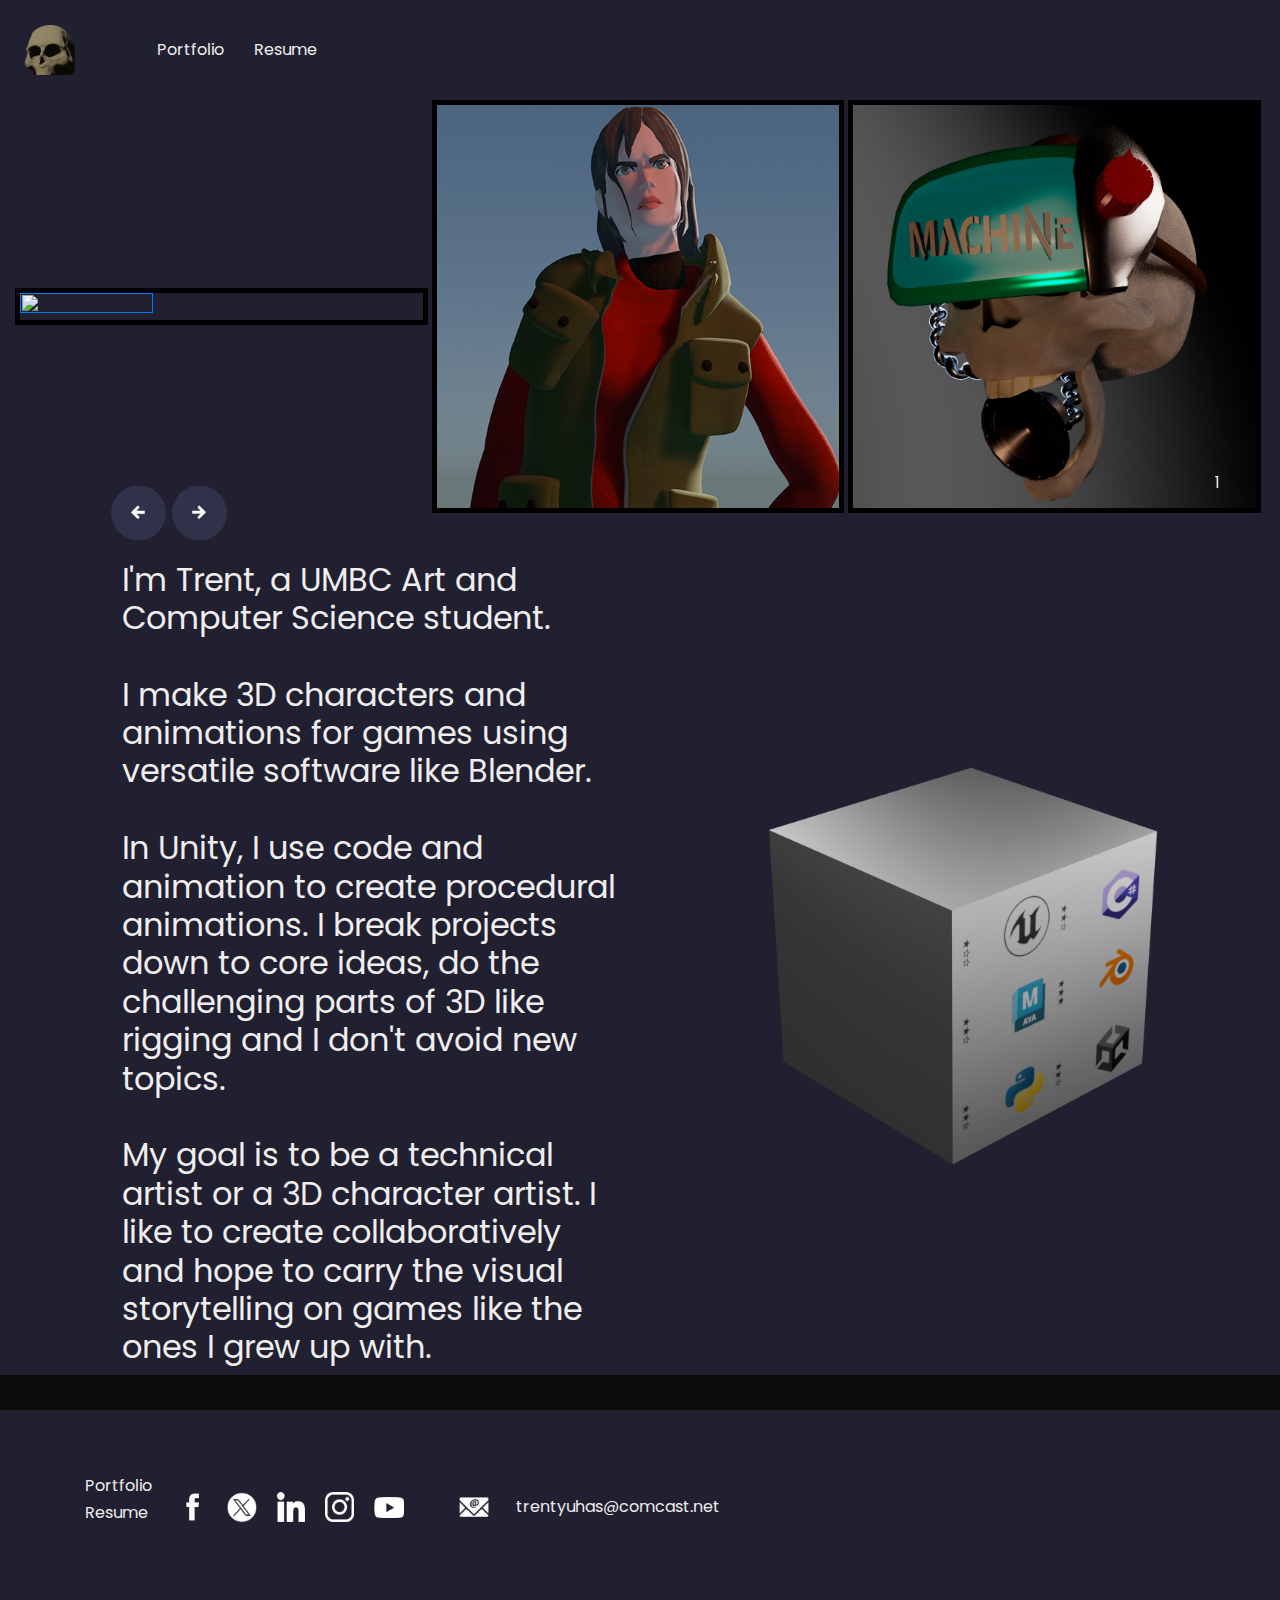
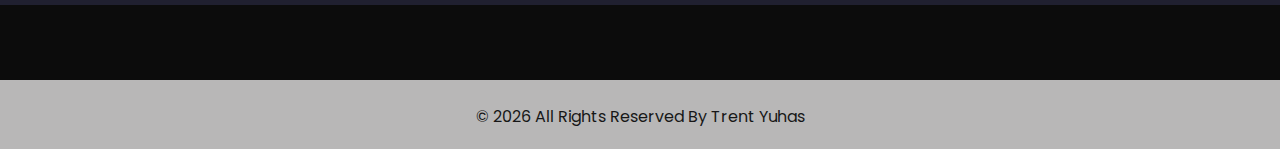
==== commit 33f756b6: "Update index.html" ====
--- a/index.html
+++ b/index.html
@@ -164,14 +164,13 @@
                   <div class="detail-box">
                 <h2 color=white;>
                   I'm Trent, a UMBC Art and Computer Science student.<br><br>
-                </h2>
-                <h4>
+               
                   I make 3D characters and animations for games using versatile software like Blender.<br><br>
                   In Unity, I use code and animation to create procedural animations. I break projects down to core ideas, do the challenging parts of 3D like rigging and I don't avoid new topics.<br><br>
                   
                   My goal is to be a technical artist or a 3D character artist. 
                   I like to create collaboratively and hope to carry the visual storytelling on games like the ones I grew up with.
-              </h4>
+               </h2>
 
                   </div>
                 </div>
--- a/css/style.css
+++ b/css/style.css
@@ -893,4 +893,4 @@
   -webkit-transform: rotate(-45deg) translate(8px, -8px);
           transform: rotate(-45deg) translate(8px, -8px);
 }
-/*# sourceMappingURL=style.css.map */+/*# sourceMappingURL=style.css.map */
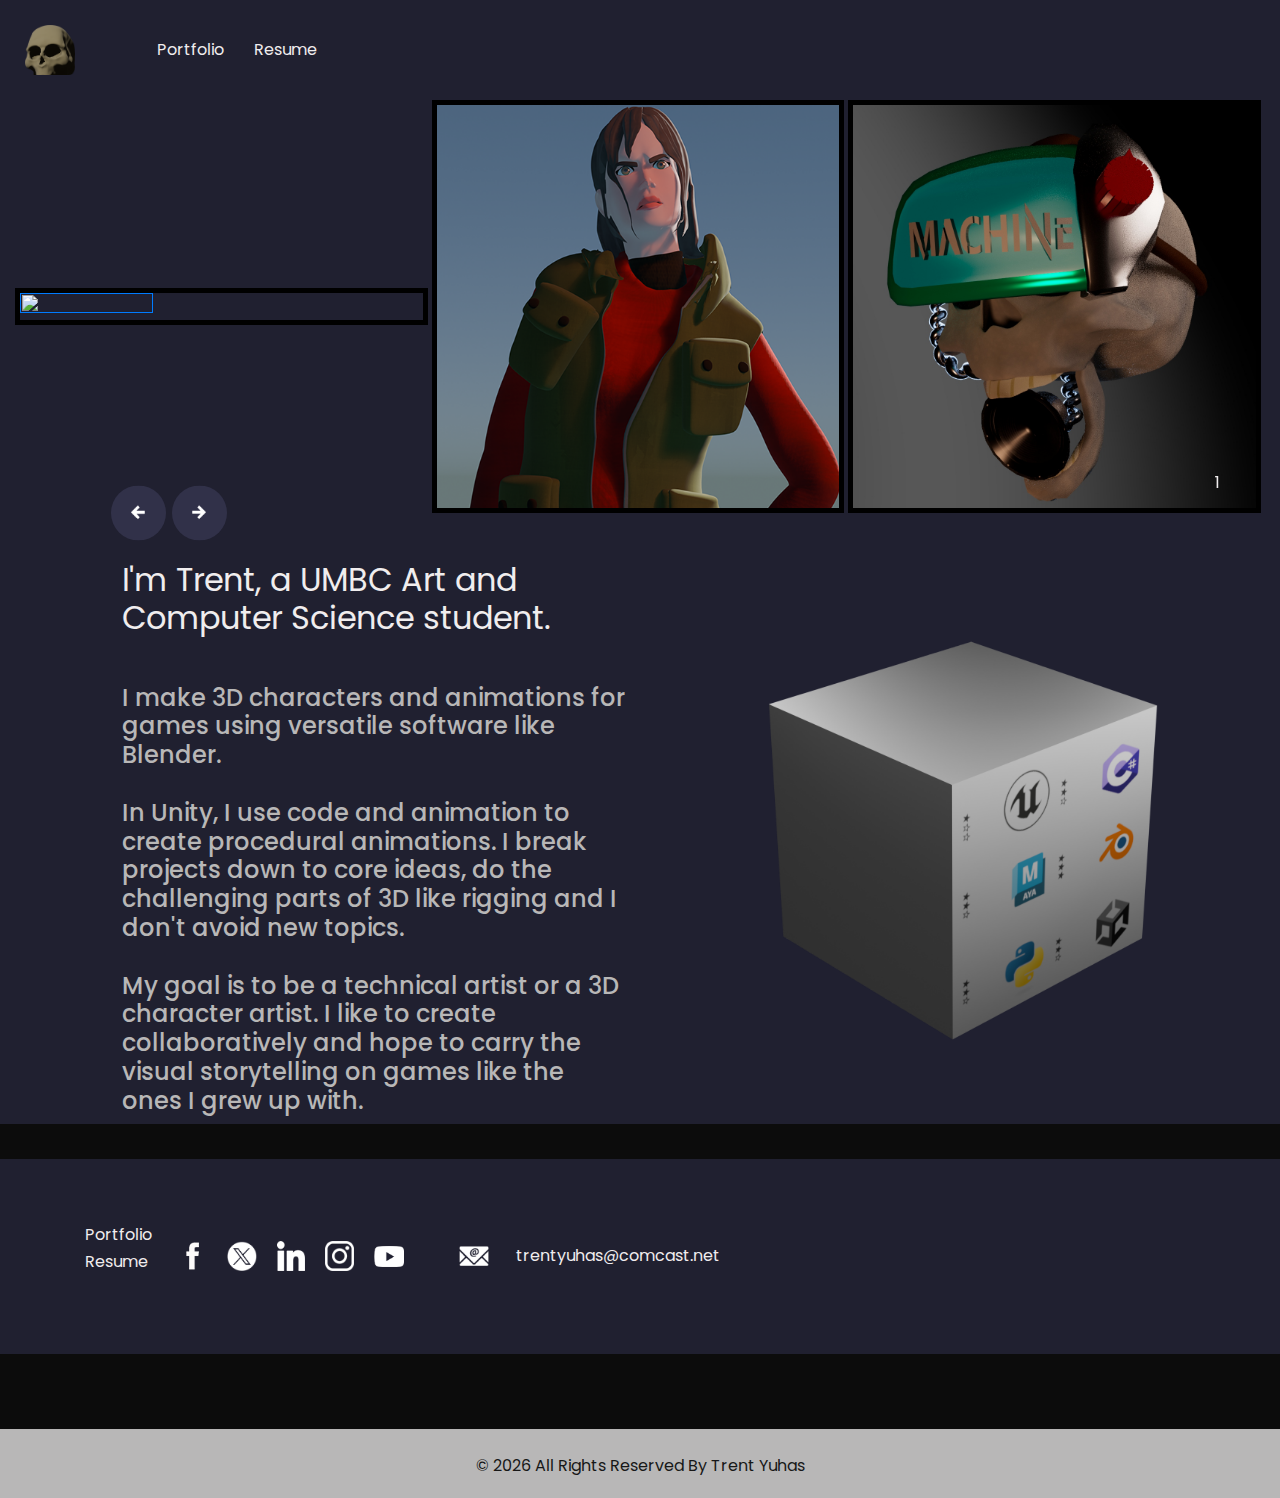
==== commit 6f7c2c2d: "Update index.html" ====
--- a/index.html
+++ b/index.html
@@ -164,13 +164,14 @@
                   <div class="detail-box">
                 <h2 color=white;>
                   I'm Trent, a UMBC Art and Computer Science student.<br><br>
-               
+		</h2>
+                <h4>
                   I make 3D characters and animations for games using versatile software like Blender.<br><br>
                   In Unity, I use code and animation to create procedural animations. I break projects down to core ideas, do the challenging parts of 3D like rigging and I don't avoid new topics.<br><br>
                   
                   My goal is to be a technical artist or a 3D character artist. 
                   I like to create collaboratively and hope to carry the visual storytelling on games like the ones I grew up with.
-               </h2>
+               </h4>
 
                   </div>
                 </div>
